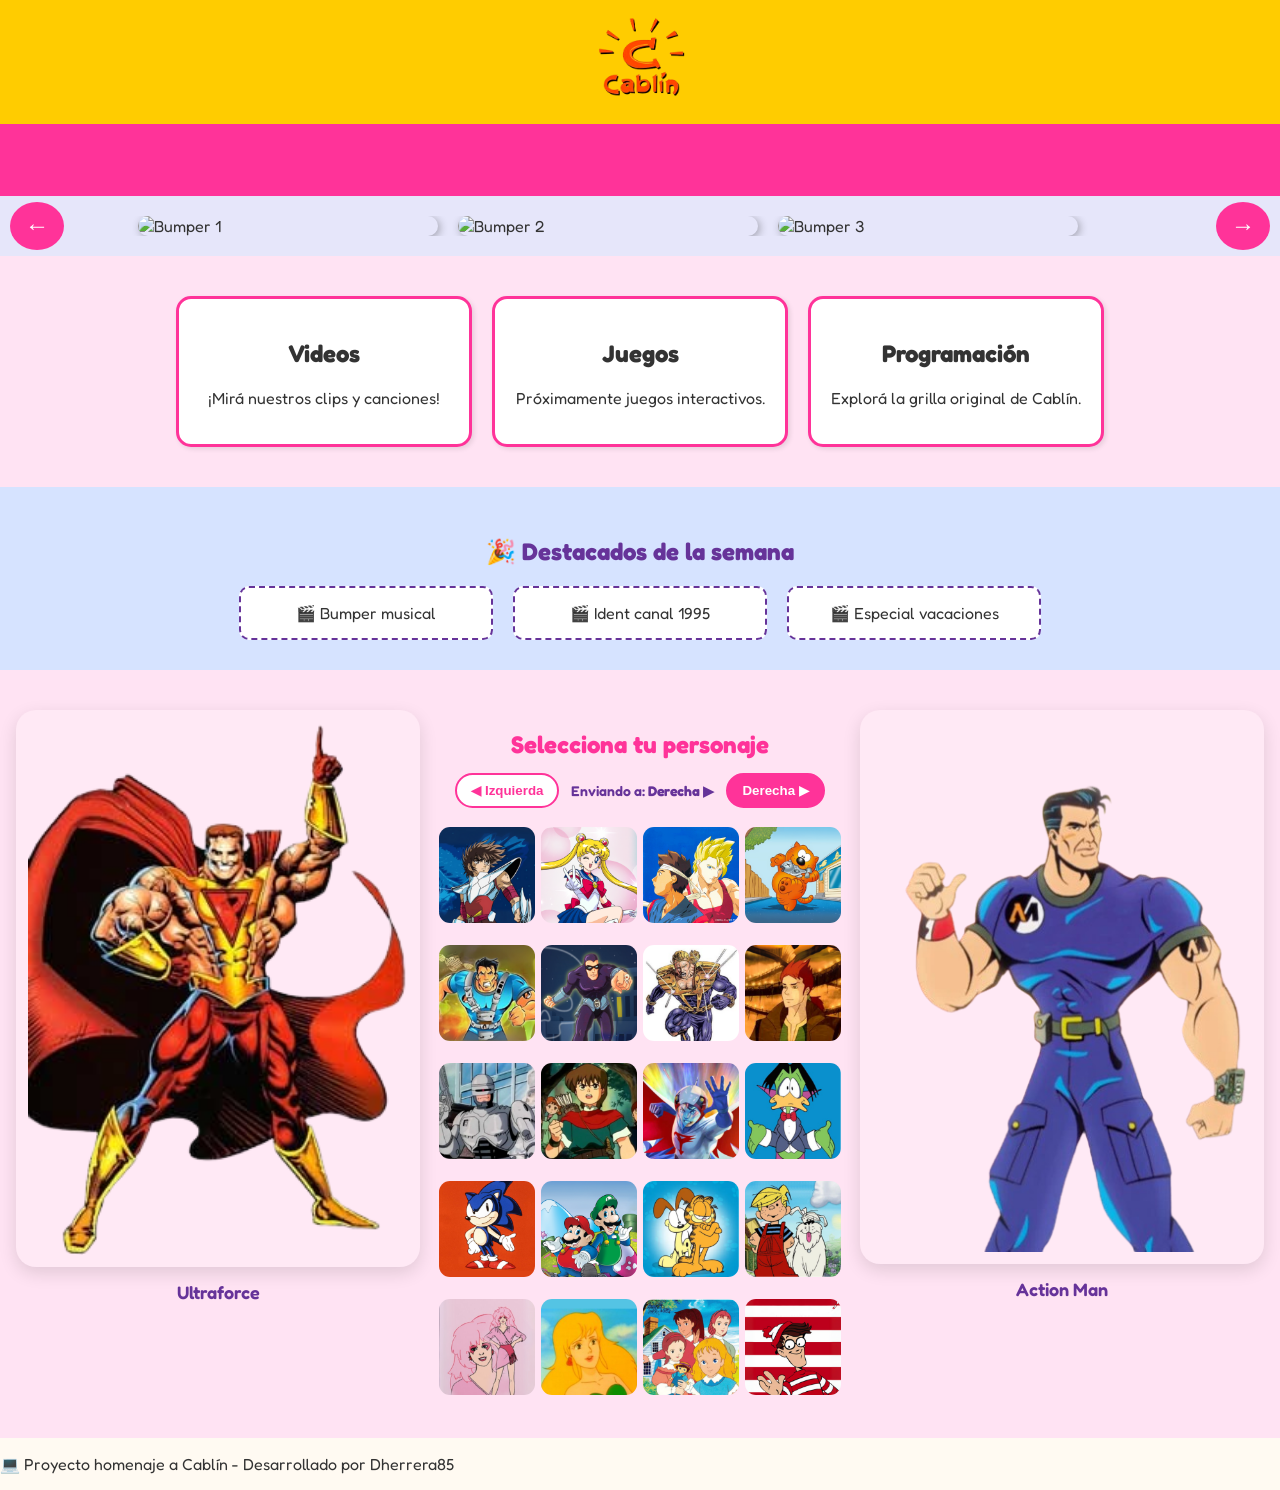
==== index.html @ 19c056df "chore: initial commit (Cablín site)" ====
<!DOCTYPE html>
<html lang="es">
<head>
  <meta charset="UTF-8">
  <meta name="viewport" content="width=device-width, initial-scale=1.0">
  <title>Cablín</title>
  <link rel="stylesheet" href="styles.css">
  <link href="https://fonts.googleapis.com/css2?family=Fredoka:wght@400;600;700&display=swap" rel="stylesheet">
</head>
<body>

  <!-- HEADER (logo centrado, sin íconos) -->
  <header class="main-header">
    <img src="img/logos/cablin-logo.png" alt="Cablin Logo" class="cablin-logo">
  </header>

  <!-- BANNER SUPERIOR -->
  <div class="banner-top">
    <p>🎨 ¡Explorá nuestros bumpers clásicos de Cablín! | 🎬 NUEVOS VIDEOS TODAS LAS SEMANAS | 🧩 Recordá la magia de los 90</p>
  </div>

  <!-- BUMPERS CAROUSEL -->
  <section class="carousel">
    <button class="carousel-btn left" onclick="prevSlide()">←</button>
    <div class="carousel-track">
      <img src="img/bumper1.png" alt="Bumper 1">
      <img src="img/bumper2.png" alt="Bumper 2">
      <img src="img/bumper3.png" alt="Bumper 3">
    </div>
    <button class="carousel-btn right" onclick="nextSlide()">→</button>
  </section>

  <!-- CATEGORÍAS -->
  <section class="categories">
    <div class="category-card">
      <h2>Videos</h2>
      <p>¡Mirá nuestros clips y canciones!</p>
    </div>
    <div class="category-card">
      <h2>Juegos</h2>
      <p>Próximamente juegos interactivos.</p>
    </div>
    <div class="category-card">
      <h2>Programación</h2>
      <p>Explorá la grilla original de Cablín.</p>
    </div>
  </section>

  <!-- DESTACADOS -->
  <section class="featured">
    <h2 class="featured-title">🎉 Destacados de la semana</h2>
    <div class="featured-grid">
      <div class="featured-item">🎬 Bumper musical</div>
      <div class="featured-item">🎬 Ident canal 1995</div>
      <div class="featured-item">🎬 Especial vacaciones</div>
    </div>
  </section>

  <!-- SELECTOR DE PERSONAJES -->
  <section class="character-selector">
    <!-- LADO IZQUIERDO -->
    <div class="character-side">
      <div class="character-card">
        <img id="char-left" src="img/verticals/ultraforce-transparent-350x500.png" alt="Personaje Izquierda">
      </div>
      <div class="series-name" id="series-left">Ultraforce</div>
    </div>

    <!-- CENTRO -->
    <div class="character-center">
      <h2>Selecciona tu personaje</h2>

      <!-- Toggle de lado -->
      <div class="side-toggle" aria-label="Elegir lado para mostrar">
        <button class="side-btn" data-side="left" type="button">◀ Izquierda</button>
        <span class="side-status">Enviando a: <strong>Derecha</strong> ▶</span>
        <button class="side-btn active" data-side="right" type="button">Derecha ▶</button>
      </div>

      <!-- Miniaturas en GRID 4×N -->
      <div class="character-options" id="thumbGrid">
        <!-- Fila 1 -->
        <img src="img/round/saint-seiya-150x150.png" data-full="img/verticals/saint-seiya-transparent-350x500.png" data-name="Caballeros del Zodíaco" alt="Caballeros del Zodíaco" onclick="selectCharacter(this)">
        <img src="img/round/sailor-moon-150x150.png" data-full="img/verticals/sailor-moon-transparent-350x500.png" data-name="Sailor Moon" alt="Sailor Moon" onclick="selectCharacter(this)">
        <img src="img/round/virtua-fighter-150x150.png" data-full="img/verticals/virtua-fighter-transparent-350x500.png" data-name="Virtua Fighter" alt="Virtua Fighter" onclick="selectCharacter(this)">
        <img src="img/round/heathcliff-150x150.png" data-full="img/verticals/heatcliff-transparent-350x500.png" data-name="Heathcliff" alt="Heathcliff" onclick="selectCharacter(this)">
        <!-- Fila 2 -->
        <img src="img/round/action-man-150x150.png" data-full="img/verticals/action-man-transparent-350x500.png" data-name="Action Man" alt="Action Man" onclick="selectCharacter(this)">
        <img src="img/round/phantom-2040-150x150.png" data-full="img/verticals/phantom-2040-transparent-350x500.png" data-name="Phantom 2040" alt="Phantom 2040" onclick="selectCharacter(this)">
        <img src="img/round/ultraforce-150x150.png" data-full="img/verticals/ultraforce-transparent-350x500.png" data-name="Ultraforce" alt="Ultraforce" onclick="selectCharacter(this)">
        <img src="img/round/highlander-150x150.png" data-full="img/verticals/highlander-transparent-350x500.png" data-name="Highlander" alt="Highlander" onclick="selectCharacter(this)">
        <!-- Fila 3 -->
        <img src="img/round/robocop-150x150.png" data-full="img/verticals/robocop-transparent-350x500.png" data-name="Robocop" alt="Robocop" onclick="selectCharacter(this)">
        <img src="img/round/robin-hood-150x150.png" data-full="img/verticals/robin-hood-transparent-350x500.png" data-name="Robin Hood" alt="Robin Hood" onclick="selectCharacter(this)">
        <img src="img/round/gatchaman-150x150.png" data-full="img/verticals/gatchaman-transparent-350x500.png" data-name="Gatchaman" alt="Gatchaman" onclick="selectCharacter(this)">
        <img src="img/round/count-duckula-150x150.png" data-full="img/verticals/count-duckula-transparent-350x500.png" data-name="Count Duckula" alt="Count Duckula" onclick="selectCharacter(this)">
        <!-- Fila 4 -->
        <img src="img/round/sonic-150x150.png" data-full="img/verticals/sonic-transparent-350x500.png" data-name="Sonic" alt="Sonic" onclick="selectCharacter(this)">
        <img src="img/round/super-mario-bros-150x150.png" data-full="img/verticals/super-mario-bros-transparent-350x500.png" data-name="Super Mario Bros" alt="Super Mario Bros" onclick="selectCharacter(this)">
        <img src="img/round/garfield-and-friends-150x150.png" data-full="img/verticals/garfield-and-friends-transparent-350x500.png" data-name="Garfield and Friends" alt="Garfield and Friends" onclick="selectCharacter(this)">
        <img src="img/round/dennis-the-menace-150x150.png" data-full="img/verticals/dennis-the-menace-transparent-350x500.png" data-name="Dennis the Menace" alt="Dennis the Menace" onclick="selectCharacter(this)">
        <!-- Fila 5 -->
        <img src="img/round/jem-holograms-150x150.png" data-full="img/verticals/jem-and-the-holograms-transparent-350x500.png" data-name="Jem and the Holograms" alt="Jem and the Holograms" onclick="selectCharacter(this)">
        <img src="img/round/little-mermaid-150x150.png" data-full="img/verticals/little-mermaid-transparent-350x500.png" data-name="Little Mermaid" alt="Little Mermaid" onclick="selectCharacter(this)">
        <img src="img/round/little-women-150x150.png" data-full="img/verticals/little-women-transparent-350x500.png" data-name="Little Women" alt="Little Women" onclick="selectCharacter(this)">
        <img src="img/round/wheres-wally-150x150.png" data-full="img/verticals/wheres-wally-transparent-350x500.png" data-name="Where's Wally?" alt="Where's Wally?" onclick="selectCharacter(this)">
      </div>
    </div>

    <!-- LADO DERECHO -->
    <div class="character-side">
      <div class="character-card">
        <img id="char-right" src="img/verticals/action-man-transparent-350x500.png" alt="Personaje Derecha">
      </div>
      <div class="series-name" id="series-right">Action Man</div>
    </div>
  </section>

  <!-- FOOTER -->
  <footer class="footer">
    <p>💻 Proyecto homenaje a Cablín - Desarrollado por Dherrera85</p>
  </footer>

  <script src="script.js"></script>
</body>
</html>
---- styles.css ----
/* ------------------ GLOBAL LAYOUT ------------------ */
:root{
  --char-vert-width: 380px;     /* desktop por defecto */
}
body{
  margin:0;
  font-family:'Fredoka',sans-serif;
  background:#fffaf2;
  color:#333;
}

/* ------------------ HEADER (centrado) ------------------ */
.main-header{
  background:#ffcc00;
  padding:14px 20px;
  display:flex;
  align-items:center;
  justify-content:center;
}
.cablin-logo{ height:96px; }

/* ------------------ BANNER SUPERIOR ------------------ */
.banner-top{
  background:#ff3399; color:#fff; font-weight:bold; padding:10px 0;
  overflow:hidden; position:relative;
}
.banner-top p{
  white-space:nowrap; animation:scroll-banner 15s linear infinite;
  font-size:16px; padding-left:100%;
}
@keyframes scroll-banner{ from{transform:translateX(0)} to{transform:translateX(-100%)} }

/* ------------------ CAROUSEL ------------------ */
.carousel{
  display:flex; align-items:center; justify-content:center;
  background:#e6e6fa; padding:20px 0; position:relative;
}
.carousel-track{ display:flex; overflow:hidden; width:80%; scroll-behavior:smooth; }
.carousel-track img{ width:300px; height:auto; margin:0 10px; border-radius:10px; box-shadow:2px 2px 8px rgba(0,0,0,.3); }
.carousel-btn{
  background:#ff3399; border:none; color:#fff; font-size:24px; padding:10px 15px; cursor:pointer;
  border-radius:50%; position:absolute; top:50%; transform:translateY(-50%);
}
.carousel-btn.left{ left:10px } .carousel-btn.right{ right:10px }

/* ------------------ CATEGORÍAS ------------------ */
.categories{ display:flex; justify-content:center; flex-wrap:wrap; padding:30px 10px; background:#ffe3f3; }
.category-card{
  background:#fff; border:3px solid #ff3399; border-radius:15px; width:250px; margin:10px; padding:20px; text-align:center;
  box-shadow:2px 2px 5px rgba(0,0,0,.1);
}

/* ------------------ DESTACADOS ------------------ */
.featured{ background:#d6e3ff; padding:30px 20px; background-image:url('https://www.transparenttextures.com/patterns/geometry.png'); background-repeat:repeat; background-size:contain; }
.featured-title{ text-align:center; color:#663399; font-size:24px; margin-bottom:20px; }
.featured-grid{ display:flex; justify-content:center; flex-wrap:wrap; gap:20px; }
.featured-item{ background:#fff; border:2px dashed #663399; border-radius:10px; padding:15px 25px; width:200px; text-align:center; position:relative; }

/* ------------------ SELECTOR DE PERSONAJES ------------------ */
.character-selector{
  display:grid; grid-template-columns: 1fr auto 1fr; gap:24px;
  align-items:start; justify-content:center; background:#ffe3f3; padding:40px 16px;
}

/* tarjetas verticales con ancho sincronizado */
.character-card{
  width: var(--char-vert-width);
  background:#ffe9f5; border-radius:20px; padding:12px; box-shadow:0 6px 18px rgba(0,0,0,.12); display:inline-block;
}
.character-side img{ display:block; width:100%; height:auto; border-radius:12px; }
.series-name{ margin-top:10px; text-align:center; color:#663399; font-weight:600; font-size:18px; }

/* Centro */
.character-center{ text-align:center; max-width:820px; }
.character-center h2{ color:#ff3399; margin-bottom:14px; }

/* Toggle */
.side-toggle{ display:flex; align-items:center; justify-content:center; gap:12px; margin-bottom:16px; font-size:14px; }
.side-btn{ border:2px solid #ff3399; background:#fff; color:#ff3399; border-radius:999px; padding:8px 14px; cursor:pointer; font-weight:700; }
.side-btn.active{ background:#ff3399; color:#fff; }
.side-status{ color:#663399; font-weight:600; }

/* Miniaturas GRID 4×N (desktop y móvil) */
.character-options{
  display:grid;
  grid-template-columns: repeat(4, minmax(70px, 1fr));
  gap:16px;
  justify-items:center;
}
.character-options img{
  width: 96px; height: 96px;        /* desktop */
  border-radius:14px; object-fit:cover; cursor:pointer;
  border:3px solid transparent;
  /* sin efecto hover: sólo clic */
  transition: box-shadow .15s ease, transform .15s ease, border-color .15s ease;
}

/* Borde activo SOLO en clic */
.character-options img.thumb-active{
  border-color:#FFD700;                 /* dorado */
  box-shadow: 0 0 0 3px rgba(255,215,0,.35) inset, 0 0 12px rgba(255,215,0,.45);
  transform: scale(1.03);
}

/* ---------- Responsive ---------- */
@media (max-width: 1200px){ :root{ --char-vert-width: 340px; } }
@media (max-width: 992px){  :root{ --char-vert-width: 320px; } }
@media (max-width: 768px){
  :root{ --char-vert-width: 300px; }
  .character-selector{ grid-template-columns: 1fr; }
  .character-side{ justify-self:center; }
  .series-name{ font-size:16px; }

  /* Miniaturas más chicas y con espacio para 4 por fila */
  .character-options{ gap:12px; }
  .character-options img{
    width: 76px; height: 76px;      /* móvil */
    border-radius:12px;
  }
}
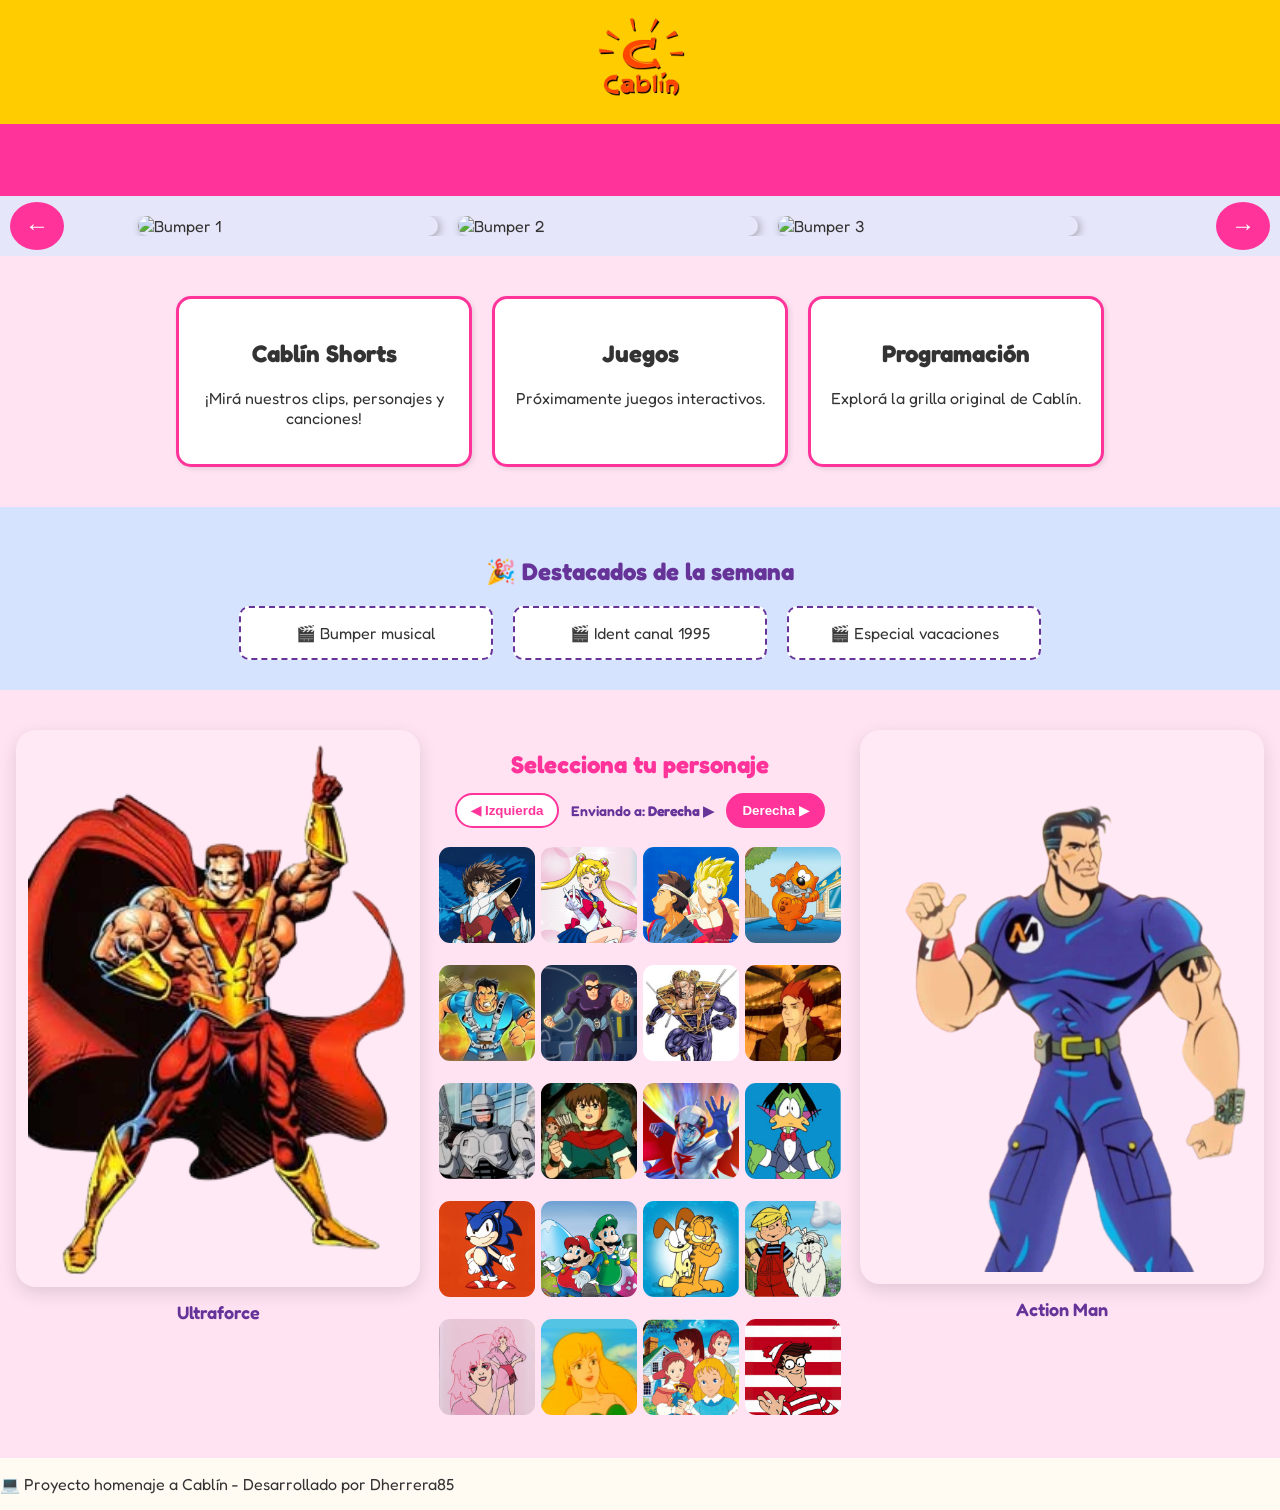
==== commit 0df02f22: "feat: publicar Cablín Shorts en GitHub Pages" ====
--- a/index.html
+++ b/index.html
@@ -6,6 +6,7 @@
   <title>Cablín</title>
   <link rel="stylesheet" href="styles.css">
   <link href="https://fonts.googleapis.com/css2?family=Fredoka:wght@400;600;700&display=swap" rel="stylesheet">
+  <link rel="icon" type="image/png" href="img/favicon.png">
 </head>
 <body>
 
@@ -32,10 +33,10 @@
 
   <!-- CATEGORÍAS -->
   <section class="categories">
-    <div class="category-card">
-      <h2>Videos</h2>
-      <p>¡Mirá nuestros clips y canciones!</p>
-    </div>
+    <a href="shorts/" class="category-card category-link">
+      <h2>Cablín Shorts</h2>
+      <p>¡Mirá nuestros clips, personajes y canciones!</p>
+    </a>
     <div class="category-card">
       <h2>Juegos</h2>
       <p>Próximamente juegos interactivos.</p>
@@ -92,18 +93,18 @@
         <!-- Fila 3 -->
         <img src="img/round/robocop-150x150.png" data-full="img/verticals/robocop-transparent-350x500.png" data-name="Robocop" alt="Robocop" onclick="selectCharacter(this)">
         <img src="img/round/robin-hood-150x150.png" data-full="img/verticals/robin-hood-transparent-350x500.png" data-name="Robin Hood" alt="Robin Hood" onclick="selectCharacter(this)">
-        <img src="img/round/gatchaman-150x150.png" data-full="img/verticals/gatchaman-transparent-350x500.png" data-name="Gatchaman" alt="Gatchaman" onclick="selectCharacter(this)">
+        <img src="img/round/gatchaman-150x150.png" data-full="img/verticals/gatchaman-transparent-350x500.png" data-name="Fuerza G" alt="Fuerza G" onclick="selectCharacter(this)">
         <img src="img/round/count-duckula-150x150.png" data-full="img/verticals/count-duckula-transparent-350x500.png" data-name="Count Duckula" alt="Count Duckula" onclick="selectCharacter(this)">
         <!-- Fila 4 -->
         <img src="img/round/sonic-150x150.png" data-full="img/verticals/sonic-transparent-350x500.png" data-name="Sonic" alt="Sonic" onclick="selectCharacter(this)">
-        <img src="img/round/super-mario-bros-150x150.png" data-full="img/verticals/super-mario-bros-transparent-350x500.png" data-name="Super Mario Bros" alt="Super Mario Bros" onclick="selectCharacter(this)">
-        <img src="img/round/garfield-and-friends-150x150.png" data-full="img/verticals/garfield-and-friends-transparent-350x500.png" data-name="Garfield and Friends" alt="Garfield and Friends" onclick="selectCharacter(this)">
-        <img src="img/round/dennis-the-menace-150x150.png" data-full="img/verticals/dennis-the-menace-transparent-350x500.png" data-name="Dennis the Menace" alt="Dennis the Menace" onclick="selectCharacter(this)">
+        <img src="img/round/super-mario-bros-150x150.png" data-full="img/verticals/super-mario-bros-transparent-350x500.png" data-name="Super Mario" alt="Super Mario" onclick="selectCharacter(this)">
+        <img src="img/round/garfield-and-friends-150x150.png" data-full="img/verticals/garfield-and-friends-transparent-350x500.png" data-name="Garfield y sus Amigos" alt="Garfield y sus Amigos" onclick="selectCharacter(this)">
+        <img src="img/round/dennis-the-menace-150x150.png" data-full="img/verticals/dennis-the-menace-transparent-350x500.png" data-name="Daniel, el Travieso" alt="Daniel, el Travieso" onclick="selectCharacter(this)">
         <!-- Fila 5 -->
-        <img src="img/round/jem-holograms-150x150.png" data-full="img/verticals/jem-and-the-holograms-transparent-350x500.png" data-name="Jem and the Holograms" alt="Jem and the Holograms" onclick="selectCharacter(this)">
-        <img src="img/round/little-mermaid-150x150.png" data-full="img/verticals/little-mermaid-transparent-350x500.png" data-name="Little Mermaid" alt="Little Mermaid" onclick="selectCharacter(this)">
-        <img src="img/round/little-women-150x150.png" data-full="img/verticals/little-women-transparent-350x500.png" data-name="Little Women" alt="Little Women" onclick="selectCharacter(this)">
-        <img src="img/round/wheres-wally-150x150.png" data-full="img/verticals/wheres-wally-transparent-350x500.png" data-name="Where's Wally?" alt="Where's Wally?" onclick="selectCharacter(this)">
+        <img src="img/round/jem-holograms-150x150.png" data-full="img/verticals/jem-and-the-holograms-transparent-350x500.png" data-name="Jem" alt="Jem" onclick="selectCharacter(this)">
+        <img src="img/round/little-mermaid-150x150.png" data-full="img/verticals/little-mermaid-transparent-350x500.png" data-name="La Pequeña Sirenita" alt="La Pequeña Sirenita" onclick="selectCharacter(this)">
+        <img src="img/round/little-women-150x150.png" data-full="img/verticals/little-women-transparent-350x500.png" data-name="Mujercitas" alt="Mujercitas" onclick="selectCharacter(this)">
+        <img src="img/round/wheres-wally-150x150.png" data-full="img/verticals/wheres-wally-transparent-350x500.png" data-name="¿Dónde está Wally?" alt="¿Dónde está Wally?" onclick="selectCharacter(this)">
       </div>
     </div>
 
--- a/styles.css
+++ b/styles.css
@@ -1,120 +1,311 @@
 /* ------------------ GLOBAL LAYOUT ------------------ */
-:root{
-  --char-vert-width: 380px;     /* desktop por defecto */
-}
-body{
-  margin:0;
-  font-family:'Fredoka',sans-serif;
-  background:#fffaf2;
-  color:#333;
+:root {
+  --char-vert-width: 380px;
+  /* desktop por defecto */
+}
+
+body {
+  margin: 0;
+  font-family: 'Fredoka', sans-serif;
+  background: #fffaf2;
+  color: #333;
 }
 
 /* ------------------ HEADER (centrado) ------------------ */
-.main-header{
-  background:#ffcc00;
-  padding:14px 20px;
-  display:flex;
-  align-items:center;
-  justify-content:center;
-}
-.cablin-logo{ height:96px; }
+.main-header {
+  background: #ffcc00;
+  padding: 14px 20px;
+  display: flex;
+  align-items: center;
+  justify-content: center;
+}
+
+.cablin-logo {
+  height: 96px;
+}
 
 /* ------------------ BANNER SUPERIOR ------------------ */
-.banner-top{
-  background:#ff3399; color:#fff; font-weight:bold; padding:10px 0;
-  overflow:hidden; position:relative;
-}
-.banner-top p{
-  white-space:nowrap; animation:scroll-banner 15s linear infinite;
-  font-size:16px; padding-left:100%;
-}
-@keyframes scroll-banner{ from{transform:translateX(0)} to{transform:translateX(-100%)} }
+.banner-top {
+  background: #ff3399;
+  color: #fff;
+  font-weight: bold;
+  padding: 10px 0;
+  overflow: hidden;
+  position: relative;
+}
+
+.banner-top p {
+  white-space: nowrap;
+  animation: scroll-banner 15s linear infinite;
+  font-size: 16px;
+  padding-left: 100%;
+}
+
+@keyframes scroll-banner {
+  from {
+    transform: translateX(0)
+  }
+
+  to {
+    transform: translateX(-100%)
+  }
+}
 
 /* ------------------ CAROUSEL ------------------ */
-.carousel{
-  display:flex; align-items:center; justify-content:center;
-  background:#e6e6fa; padding:20px 0; position:relative;
-}
-.carousel-track{ display:flex; overflow:hidden; width:80%; scroll-behavior:smooth; }
-.carousel-track img{ width:300px; height:auto; margin:0 10px; border-radius:10px; box-shadow:2px 2px 8px rgba(0,0,0,.3); }
-.carousel-btn{
-  background:#ff3399; border:none; color:#fff; font-size:24px; padding:10px 15px; cursor:pointer;
-  border-radius:50%; position:absolute; top:50%; transform:translateY(-50%);
-}
-.carousel-btn.left{ left:10px } .carousel-btn.right{ right:10px }
+.carousel {
+  display: flex;
+  align-items: center;
+  justify-content: center;
+  background: #e6e6fa;
+  padding: 20px 0;
+  position: relative;
+}
+
+.carousel-track {
+  display: flex;
+  overflow: hidden;
+  width: 80%;
+  scroll-behavior: smooth;
+}
+
+.carousel-track img {
+  width: 300px;
+  height: auto;
+  margin: 0 10px;
+  border-radius: 10px;
+  box-shadow: 2px 2px 8px rgba(0, 0, 0, .3);
+}
+
+.carousel-btn {
+  background: #ff3399;
+  border: none;
+  color: #fff;
+  font-size: 24px;
+  padding: 10px 15px;
+  cursor: pointer;
+  border-radius: 50%;
+  position: absolute;
+  top: 50%;
+  transform: translateY(-50%);
+}
+
+.carousel-btn.left {
+  left: 10px
+}
+
+.carousel-btn.right {
+  right: 10px
+}
 
 /* ------------------ CATEGORÍAS ------------------ */
-.categories{ display:flex; justify-content:center; flex-wrap:wrap; padding:30px 10px; background:#ffe3f3; }
-.category-card{
-  background:#fff; border:3px solid #ff3399; border-radius:15px; width:250px; margin:10px; padding:20px; text-align:center;
-  box-shadow:2px 2px 5px rgba(0,0,0,.1);
+.categories {
+  display: flex;
+  justify-content: center;
+  flex-wrap: wrap;
+  padding: 30px 10px;
+  background: #ffe3f3;
+}
+
+.category-card {
+  background: #fff;
+  border: 3px solid #ff3399;
+  border-radius: 15px;
+  width: 250px;
+  margin: 10px;
+  padding: 20px;
+  text-align: center;
+  box-shadow: 2px 2px 5px rgba(0, 0, 0, .1);
 }
 
 /* ------------------ DESTACADOS ------------------ */
-.featured{ background:#d6e3ff; padding:30px 20px; background-image:url('https://www.transparenttextures.com/patterns/geometry.png'); background-repeat:repeat; background-size:contain; }
-.featured-title{ text-align:center; color:#663399; font-size:24px; margin-bottom:20px; }
-.featured-grid{ display:flex; justify-content:center; flex-wrap:wrap; gap:20px; }
-.featured-item{ background:#fff; border:2px dashed #663399; border-radius:10px; padding:15px 25px; width:200px; text-align:center; position:relative; }
+.featured {
+  background: #d6e3ff;
+  padding: 30px 20px;
+  background-image: url('https://www.transparenttextures.com/patterns/geometry.png');
+  background-repeat: repeat;
+  background-size: contain;
+}
+
+.featured-title {
+  text-align: center;
+  color: #663399;
+  font-size: 24px;
+  margin-bottom: 20px;
+}
+
+.featured-grid {
+  display: flex;
+  justify-content: center;
+  flex-wrap: wrap;
+  gap: 20px;
+}
+
+.featured-item {
+  background: #fff;
+  border: 2px dashed #663399;
+  border-radius: 10px;
+  padding: 15px 25px;
+  width: 200px;
+  text-align: center;
+  position: relative;
+}
 
 /* ------------------ SELECTOR DE PERSONAJES ------------------ */
-.character-selector{
-  display:grid; grid-template-columns: 1fr auto 1fr; gap:24px;
-  align-items:start; justify-content:center; background:#ffe3f3; padding:40px 16px;
+.character-selector {
+  display: grid;
+  grid-template-columns: 1fr auto 1fr;
+  gap: 24px;
+  align-items: start;
+  justify-content: center;
+  background: #ffe3f3;
+  padding: 40px 16px;
 }
 
 /* tarjetas verticales con ancho sincronizado */
-.character-card{
+.character-card {
   width: var(--char-vert-width);
-  background:#ffe9f5; border-radius:20px; padding:12px; box-shadow:0 6px 18px rgba(0,0,0,.12); display:inline-block;
-}
-.character-side img{ display:block; width:100%; height:auto; border-radius:12px; }
-.series-name{ margin-top:10px; text-align:center; color:#663399; font-weight:600; font-size:18px; }
+  background: #ffe9f5;
+  border-radius: 20px;
+  padding: 12px;
+  box-shadow: 0 6px 18px rgba(0, 0, 0, .12);
+  display: inline-block;
+}
+
+.character-side img {
+  display: block;
+  width: 100%;
+  height: auto;
+  border-radius: 12px;
+}
+
+.series-name {
+  margin-top: 10px;
+  text-align: center;
+  color: #663399;
+  font-weight: 600;
+  font-size: 18px;
+}
 
 /* Centro */
-.character-center{ text-align:center; max-width:820px; }
-.character-center h2{ color:#ff3399; margin-bottom:14px; }
+.character-center {
+  text-align: center;
+  max-width: 820px;
+}
+
+.character-center h2 {
+  color: #ff3399;
+  margin-bottom: 14px;
+}
 
 /* Toggle */
-.side-toggle{ display:flex; align-items:center; justify-content:center; gap:12px; margin-bottom:16px; font-size:14px; }
-.side-btn{ border:2px solid #ff3399; background:#fff; color:#ff3399; border-radius:999px; padding:8px 14px; cursor:pointer; font-weight:700; }
-.side-btn.active{ background:#ff3399; color:#fff; }
-.side-status{ color:#663399; font-weight:600; }
+.side-toggle {
+  display: flex;
+  align-items: center;
+  justify-content: center;
+  gap: 12px;
+  margin-bottom: 16px;
+  font-size: 14px;
+}
+
+.side-btn {
+  border: 2px solid #ff3399;
+  background: #fff;
+  color: #ff3399;
+  border-radius: 999px;
+  padding: 8px 14px;
+  cursor: pointer;
+  font-weight: 700;
+}
+
+.side-btn.active {
+  background: #ff3399;
+  color: #fff;
+}
+
+.side-status {
+  color: #663399;
+  font-weight: 600;
+}
 
 /* Miniaturas GRID 4×N (desktop y móvil) */
-.character-options{
-  display:grid;
+.character-options {
+  display: grid;
   grid-template-columns: repeat(4, minmax(70px, 1fr));
-  gap:16px;
-  justify-items:center;
-}
-.character-options img{
-  width: 96px; height: 96px;        /* desktop */
-  border-radius:14px; object-fit:cover; cursor:pointer;
-  border:3px solid transparent;
+  gap: 16px;
+  justify-items: center;
+}
+
+.character-options img {
+  width: 96px;
+  height: 96px;
+  /* desktop */
+  border-radius: 14px;
+  object-fit: cover;
+  cursor: pointer;
+  border: 3px solid transparent;
   /* sin efecto hover: sólo clic */
   transition: box-shadow .15s ease, transform .15s ease, border-color .15s ease;
 }
 
 /* Borde activo SOLO en clic */
-.character-options img.thumb-active{
-  border-color:#FFD700;                 /* dorado */
-  box-shadow: 0 0 0 3px rgba(255,215,0,.35) inset, 0 0 12px rgba(255,215,0,.45);
+.character-options img.thumb-active {
+  border-color: #FFD700;
+  /* dorado */
+  box-shadow: 0 0 0 3px rgba(255, 215, 0, .35) inset, 0 0 12px rgba(255, 215, 0, .45);
   transform: scale(1.03);
 }
 
 /* ---------- Responsive ---------- */
-@media (max-width: 1200px){ :root{ --char-vert-width: 340px; } }
-@media (max-width: 992px){  :root{ --char-vert-width: 320px; } }
-@media (max-width: 768px){
-  :root{ --char-vert-width: 300px; }
-  .character-selector{ grid-template-columns: 1fr; }
-  .character-side{ justify-self:center; }
-  .series-name{ font-size:16px; }
+@media (max-width: 1200px) {
+  :root {
+    --char-vert-width: 340px;
+  }
+}
+
+@media (max-width: 992px) {
+  :root {
+    --char-vert-width: 320px;
+  }
+}
+
+@media (max-width: 768px) {
+  :root {
+    --char-vert-width: 300px;
+  }
+
+  .character-selector {
+    grid-template-columns: 1fr;
+  }
+
+  .character-side {
+    justify-self: center;
+  }
+
+  .series-name {
+    font-size: 16px;
+  }
 
   /* Miniaturas más chicas y con espacio para 4 por fila */
-  .character-options{ gap:12px; }
-  .character-options img{
-    width: 76px; height: 76px;      /* móvil */
-    border-radius:12px;
-  }
-}
+  .character-options {
+    gap: 12px;
+  }
+
+  .character-options img {
+    width: 76px;
+    height: 76px;
+    /* móvil */
+    border-radius: 12px;
+  }
+}
+
+.category-link {
+  text-decoration: none;
+  color: inherit;
+  display: block;
+  cursor: pointer;
+}
+
+.category-link:hover {
+  transform: translateY(-3px);
+  transition: transform .2s ease;
+}
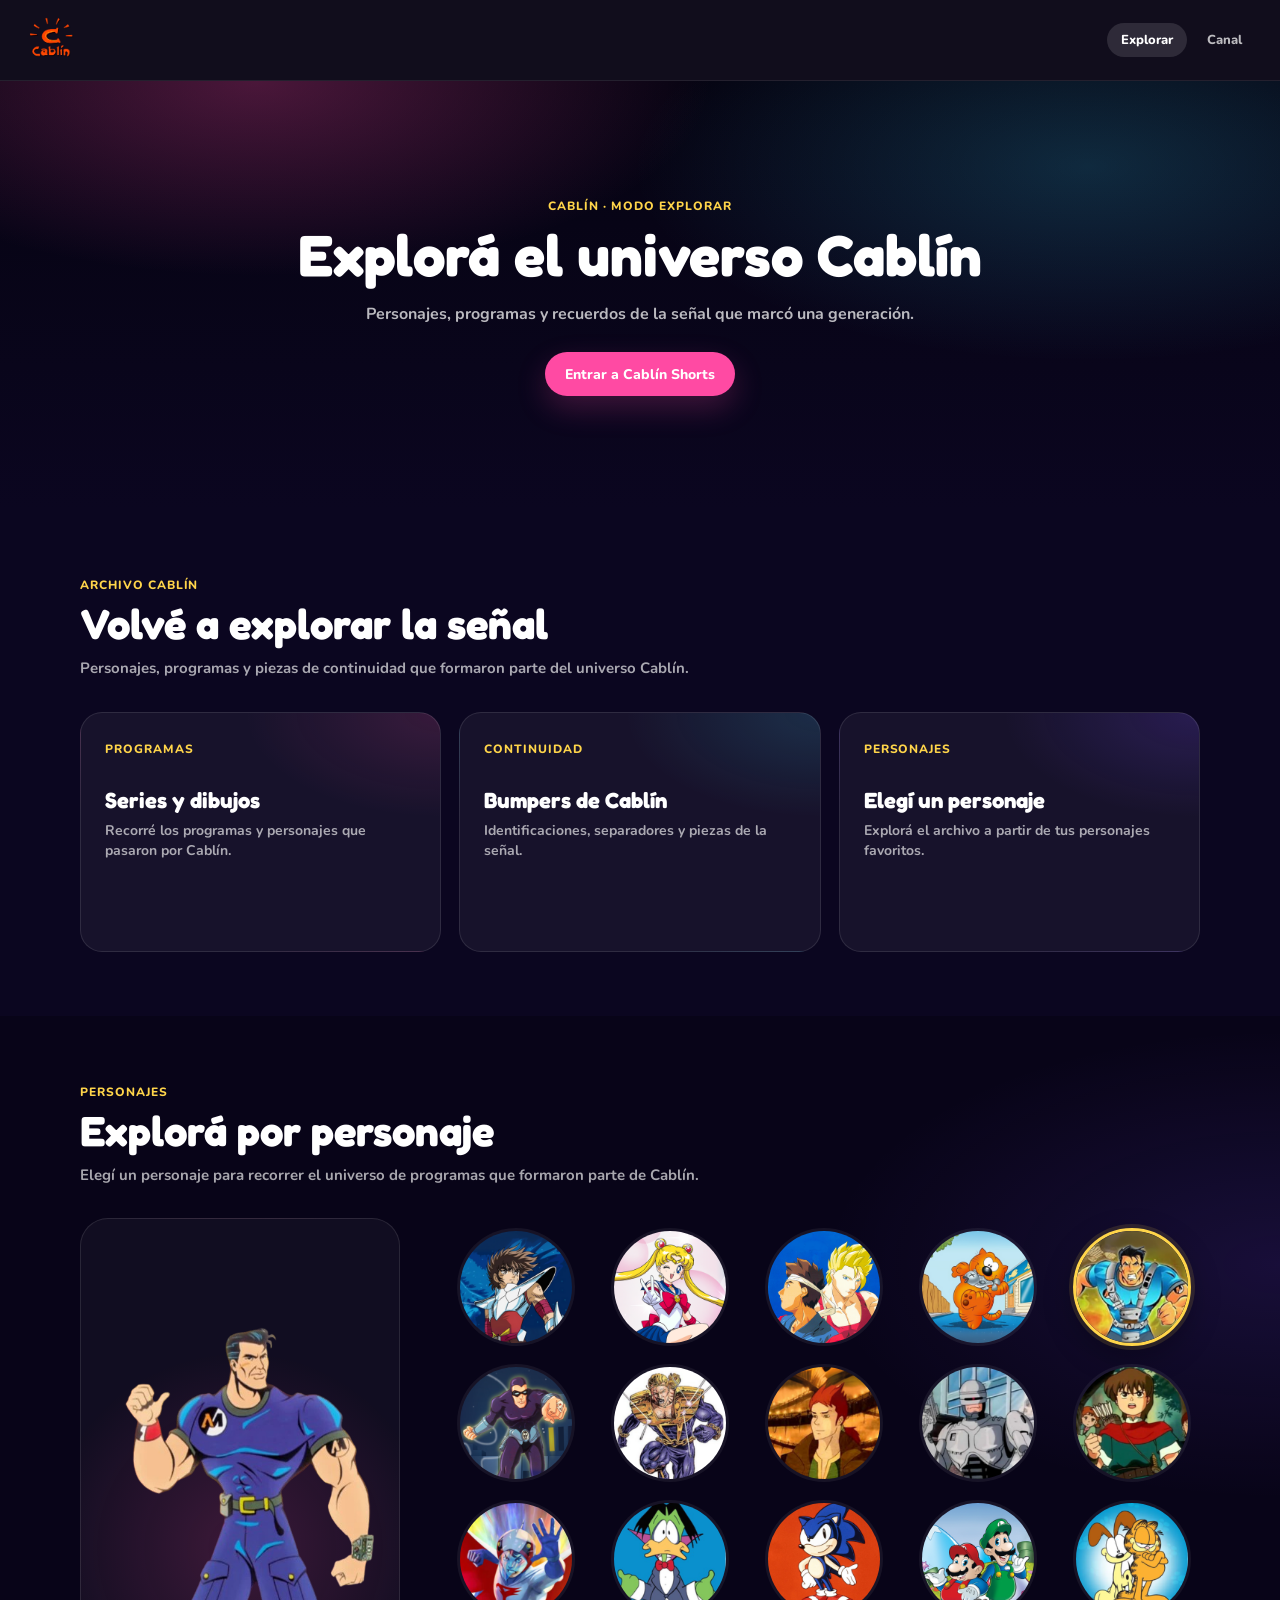
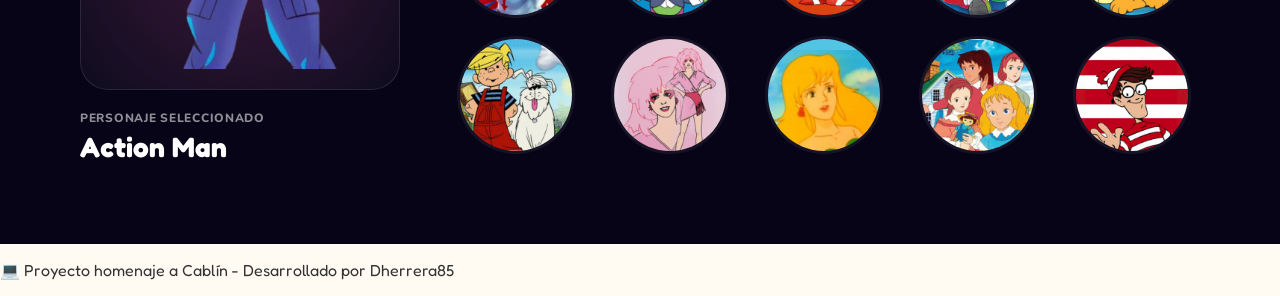
==== commit b10c746e: "refactor(explorar): rediseña inicio y selector de personajes" ====
--- a/index.html
+++ b/index.html
@@ -1,119 +1,178 @@
 <!DOCTYPE html>
 <html lang="es">
+
 <head>
   <meta charset="UTF-8">
   <meta name="viewport" content="width=device-width, initial-scale=1.0">
   <title>Cablín</title>
   <link rel="stylesheet" href="styles.css">
-  <link href="https://fonts.googleapis.com/css2?family=Fredoka:wght@400;600;700&display=swap" rel="stylesheet">
+  <link rel="preconnect" href="https://fonts.googleapis.com">
+  <link rel="preconnect" href="https://fonts.gstatic.com" crossorigin>
+  <link
+    href="https://fonts.googleapis.com/css2?family=Fredoka:wght@500;600;700&family=Nunito:wght@600;700;800&display=swap"
+    rel="stylesheet">
   <link rel="icon" type="image/png" href="img/favicon.png">
 </head>
+
 <body>
 
-  <!-- HEADER (logo centrado, sin íconos) -->
+  <!-- NAVEGACIÓN PRINCIPAL -->
   <header class="main-header">
-    <img src="img/logos/cablin-logo.png" alt="Cablin Logo" class="cablin-logo">
+    <a href="./" class="brand-link" aria-label="Cablín - Explorar">
+      <img src="img/logos/cablin-logo.png" alt="Cablín" class="cablin-logo">
+    </a>
+
+    <nav class="mode-nav" aria-label="Modos de Cablín">
+      <span class="mode-link active" aria-current="page">Explorar</span>
+      <a href="shorts/" class="mode-link">Canal</a>
+    </nav>
   </header>
 
-  <!-- BANNER SUPERIOR -->
-  <div class="banner-top">
-    <p>🎨 ¡Explorá nuestros bumpers clásicos de Cablín! | 🎬 NUEVOS VIDEOS TODAS LAS SEMANAS | 🧩 Recordá la magia de los 90</p>
-  </div>
+  <!-- PRESENTACIÓN -->
+  <section class="explore-hero">
+    <div class="explore-hero-content">
+      <span class="explore-kicker">Cablín · Modo Explorar</span>
 
-  <!-- BUMPERS CAROUSEL -->
-  <section class="carousel">
-    <button class="carousel-btn left" onclick="prevSlide()">←</button>
-    <div class="carousel-track">
-      <img src="img/bumper1.png" alt="Bumper 1">
-      <img src="img/bumper2.png" alt="Bumper 2">
-      <img src="img/bumper3.png" alt="Bumper 3">
-    </div>
-    <button class="carousel-btn right" onclick="nextSlide()">→</button>
-  </section>
+      <h1>Explorá el universo Cablín</h1>
 
-  <!-- CATEGORÍAS -->
-  <section class="categories">
-    <a href="shorts/" class="category-card category-link">
-      <h2>Cablín Shorts</h2>
-      <p>¡Mirá nuestros clips, personajes y canciones!</p>
-    </a>
-    <div class="category-card">
-      <h2>Juegos</h2>
-      <p>Próximamente juegos interactivos.</p>
-    </div>
-    <div class="category-card">
-      <h2>Programación</h2>
-      <p>Explorá la grilla original de Cablín.</p>
+      <p>
+        Personajes, programas y recuerdos de la señal que marcó una generación.
+      </p>
+
+      <a href="shorts/" class="canal-cta">
+        Entrar a Cablín Shorts
+      </a>
     </div>
   </section>
 
-  <!-- DESTACADOS -->
-  <section class="featured">
-    <h2 class="featured-title">🎉 Destacados de la semana</h2>
-    <div class="featured-grid">
-      <div class="featured-item">🎬 Bumper musical</div>
-      <div class="featured-item">🎬 Ident canal 1995</div>
-      <div class="featured-item">🎬 Especial vacaciones</div>
+  <!-- ARCHIVO CABLÍN -->
+  <section class="archive-section">
+    <div class="archive-heading">
+      <span class="section-kicker">Archivo Cablín</span>
+      <h2>Volvé a explorar la señal</h2>
+      <p>
+        Personajes, programas y piezas de continuidad que formaron parte
+        del universo Cablín.
+      </p>
+    </div>
+
+    <div class="archive-grid">
+      <article class="archive-card">
+        <span class="archive-type">Programas</span>
+        <h3>Series y dibujos</h3>
+        <p>Recorré los programas y personajes que pasaron por Cablín.</p>
+      </article>
+
+      <article class="archive-card">
+        <span class="archive-type">Continuidad</span>
+        <h3>Bumpers de Cablín</h3>
+        <p>Identificaciones, separadores y piezas de la señal.</p>
+      </article>
+
+      <article class="archive-card">
+        <span class="archive-type">Personajes</span>
+        <h3>Elegí un personaje</h3>
+        <p>Explorá el archivo a partir de tus personajes favoritos.</p>
+      </article>
     </div>
   </section>
-
-  <!-- SELECTOR DE PERSONAJES -->
-  <section class="character-selector">
-    <!-- LADO IZQUIERDO -->
-    <div class="character-side">
-      <div class="character-card">
-        <img id="char-left" src="img/verticals/ultraforce-transparent-350x500.png" alt="Personaje Izquierda">
-      </div>
-      <div class="series-name" id="series-left">Ultraforce</div>
+  <!-- EXPLORAR POR PERSONAJE -->
+  <section class="character-explorer">
+    <div class="character-explorer-heading">
+      <span class="section-kicker">Personajes</span>
+      <h2>Explorá por personaje</h2>
+      <p>
+        Elegí un personaje para recorrer el universo de programas que formaron
+        parte de Cablín.
+      </p>
     </div>
 
-    <!-- CENTRO -->
-    <div class="character-center">
-      <h2>Selecciona tu personaje</h2>
+    <div class="character-explorer-layout">
 
-      <!-- Toggle de lado -->
-      <div class="side-toggle" aria-label="Elegir lado para mostrar">
-        <button class="side-btn" data-side="left" type="button">◀ Izquierda</button>
-        <span class="side-status">Enviando a: <strong>Derecha</strong> ▶</span>
-        <button class="side-btn active" data-side="right" type="button">Derecha ▶</button>
+      <!-- PERSONAJE SELECCIONADO -->
+      <div class="selected-character">
+        <div class="selected-character-stage">
+          <img id="selected-character-image" src="img/verticals/action-man-transparent-350x500.png" alt="Action Man">
+        </div>
+
+        <div class="selected-character-info">
+          <span>Personaje seleccionado</span>
+          <h3 id="selected-character-name">Action Man</h3>
+        </div>
       </div>
 
-      <!-- Miniaturas en GRID 4×N -->
-      <div class="character-options" id="thumbGrid">
-        <!-- Fila 1 -->
-        <img src="img/round/saint-seiya-150x150.png" data-full="img/verticals/saint-seiya-transparent-350x500.png" data-name="Caballeros del Zodíaco" alt="Caballeros del Zodíaco" onclick="selectCharacter(this)">
-        <img src="img/round/sailor-moon-150x150.png" data-full="img/verticals/sailor-moon-transparent-350x500.png" data-name="Sailor Moon" alt="Sailor Moon" onclick="selectCharacter(this)">
-        <img src="img/round/virtua-fighter-150x150.png" data-full="img/verticals/virtua-fighter-transparent-350x500.png" data-name="Virtua Fighter" alt="Virtua Fighter" onclick="selectCharacter(this)">
-        <img src="img/round/heathcliff-150x150.png" data-full="img/verticals/heatcliff-transparent-350x500.png" data-name="Heathcliff" alt="Heathcliff" onclick="selectCharacter(this)">
-        <!-- Fila 2 -->
-        <img src="img/round/action-man-150x150.png" data-full="img/verticals/action-man-transparent-350x500.png" data-name="Action Man" alt="Action Man" onclick="selectCharacter(this)">
-        <img src="img/round/phantom-2040-150x150.png" data-full="img/verticals/phantom-2040-transparent-350x500.png" data-name="Phantom 2040" alt="Phantom 2040" onclick="selectCharacter(this)">
-        <img src="img/round/ultraforce-150x150.png" data-full="img/verticals/ultraforce-transparent-350x500.png" data-name="Ultraforce" alt="Ultraforce" onclick="selectCharacter(this)">
-        <img src="img/round/highlander-150x150.png" data-full="img/verticals/highlander-transparent-350x500.png" data-name="Highlander" alt="Highlander" onclick="selectCharacter(this)">
-        <!-- Fila 3 -->
-        <img src="img/round/robocop-150x150.png" data-full="img/verticals/robocop-transparent-350x500.png" data-name="Robocop" alt="Robocop" onclick="selectCharacter(this)">
-        <img src="img/round/robin-hood-150x150.png" data-full="img/verticals/robin-hood-transparent-350x500.png" data-name="Robin Hood" alt="Robin Hood" onclick="selectCharacter(this)">
-        <img src="img/round/gatchaman-150x150.png" data-full="img/verticals/gatchaman-transparent-350x500.png" data-name="Fuerza G" alt="Fuerza G" onclick="selectCharacter(this)">
-        <img src="img/round/count-duckula-150x150.png" data-full="img/verticals/count-duckula-transparent-350x500.png" data-name="Count Duckula" alt="Count Duckula" onclick="selectCharacter(this)">
-        <!-- Fila 4 -->
-        <img src="img/round/sonic-150x150.png" data-full="img/verticals/sonic-transparent-350x500.png" data-name="Sonic" alt="Sonic" onclick="selectCharacter(this)">
-        <img src="img/round/super-mario-bros-150x150.png" data-full="img/verticals/super-mario-bros-transparent-350x500.png" data-name="Super Mario" alt="Super Mario" onclick="selectCharacter(this)">
-        <img src="img/round/garfield-and-friends-150x150.png" data-full="img/verticals/garfield-and-friends-transparent-350x500.png" data-name="Garfield y sus Amigos" alt="Garfield y sus Amigos" onclick="selectCharacter(this)">
-        <img src="img/round/dennis-the-menace-150x150.png" data-full="img/verticals/dennis-the-menace-transparent-350x500.png" data-name="Daniel, el Travieso" alt="Daniel, el Travieso" onclick="selectCharacter(this)">
-        <!-- Fila 5 -->
-        <img src="img/round/jem-holograms-150x150.png" data-full="img/verticals/jem-and-the-holograms-transparent-350x500.png" data-name="Jem" alt="Jem" onclick="selectCharacter(this)">
-        <img src="img/round/little-mermaid-150x150.png" data-full="img/verticals/little-mermaid-transparent-350x500.png" data-name="La Pequeña Sirenita" alt="La Pequeña Sirenita" onclick="selectCharacter(this)">
-        <img src="img/round/little-women-150x150.png" data-full="img/verticals/little-women-transparent-350x500.png" data-name="Mujercitas" alt="Mujercitas" onclick="selectCharacter(this)">
-        <img src="img/round/wheres-wally-150x150.png" data-full="img/verticals/wheres-wally-transparent-350x500.png" data-name="¿Dónde está Wally?" alt="¿Dónde está Wally?" onclick="selectCharacter(this)">
+      <!-- CATÁLOGO -->
+      <div class="character-catalog">
+        <div class="character-options" id="thumbGrid">
+
+          <img src="img/round/saint-seiya-150x150.png" data-full="img/verticals/saint-seiya-transparent-350x500.png"
+            data-name="Caballeros del Zodíaco" alt="Caballeros del Zodíaco">
+
+          <img src="img/round/sailor-moon-150x150.png" data-full="img/verticals/sailor-moon-transparent-350x500.png"
+            data-name="Sailor Moon" alt="Sailor Moon">
+
+          <img src="img/round/virtua-fighter-150x150.png"
+            data-full="img/verticals/virtua-fighter-transparent-350x500.png" data-name="Virtua Fighter"
+            alt="Virtua Fighter">
+
+          <img src="img/round/heathcliff-150x150.png" data-full="img/verticals/heatcliff-transparent-350x500.png"
+            data-name="Heathcliff" alt="Heathcliff">
+
+          <img src="img/round/action-man-150x150.png" data-full="img/verticals/action-man-transparent-350x500.png"
+            data-name="Action Man" alt="Action Man" class="thumb-active">
+
+          <img src="img/round/phantom-2040-150x150.png" data-full="img/verticals/phantom-2040-transparent-350x500.png"
+            data-name="Phantom 2040" alt="Phantom 2040">
+
+          <img src="img/round/ultraforce-150x150.png" data-full="img/verticals/ultraforce-transparent-350x500.png"
+            data-name="Ultraforce" alt="Ultraforce">
+
+          <img src="img/round/highlander-150x150.png" data-full="img/verticals/highlander-transparent-350x500.png"
+            data-name="Highlander" alt="Highlander">
+
+          <img src="img/round/robocop-150x150.png" data-full="img/verticals/robocop-transparent-350x500.png"
+            data-name="Robocop" alt="Robocop">
+
+          <img src="img/round/robin-hood-150x150.png" data-full="img/verticals/robin-hood-transparent-350x500.png"
+            data-name="Robin Hood" alt="Robin Hood">
+
+          <img src="img/round/gatchaman-150x150.png" data-full="img/verticals/gatchaman-transparent-350x500.png"
+            data-name="Fuerza G" alt="Fuerza G">
+
+          <img src="img/round/count-duckula-150x150.png" data-full="img/verticals/count-duckula-transparent-350x500.png"
+            data-name="Count Duckula" alt="Count Duckula">
+
+          <img src="img/round/sonic-150x150.png" data-full="img/verticals/sonic-transparent-350x500.png"
+            data-name="Sonic" alt="Sonic">
+
+          <img src="img/round/super-mario-bros-150x150.png"
+            data-full="img/verticals/super-mario-bros-transparent-350x500.png" data-name="Super Mario"
+            alt="Super Mario">
+
+          <img src="img/round/garfield-and-friends-150x150.png"
+            data-full="img/verticals/garfield-and-friends-transparent-350x500.png" data-name="Garfield y sus Amigos"
+            alt="Garfield y sus Amigos">
+
+          <img src="img/round/dennis-the-menace-150x150.png"
+            data-full="img/verticals/dennis-the-menace-transparent-350x500.png" data-name="Daniel, el Travieso"
+            alt="Daniel, el Travieso">
+
+          <img src="img/round/jem-holograms-150x150.png"
+            data-full="img/verticals/jem-and-the-holograms-transparent-350x500.png" data-name="Jem" alt="Jem">
+
+          <img src="img/round/little-mermaid-150x150.png"
+            data-full="img/verticals/little-mermaid-transparent-350x500.png" data-name="La Pequeña Sirenita"
+            alt="La Pequeña Sirenita">
+
+          <img src="img/round/little-women-150x150.png" data-full="img/verticals/little-women-transparent-350x500.png"
+            data-name="Mujercitas" alt="Mujercitas">
+
+          <img src="img/round/wheres-wally-150x150.png" data-full="img/verticals/wheres-wally-transparent-350x500.png"
+            data-name="¿Dónde está Wally?" alt="¿Dónde está Wally?">
+
+        </div>
       </div>
-    </div>
 
-    <!-- LADO DERECHO -->
-    <div class="character-side">
-      <div class="character-card">
-        <img id="char-right" src="img/verticals/action-man-transparent-350x500.png" alt="Personaje Derecha">
-      </div>
-      <div class="series-name" id="series-right">Action Man</div>
     </div>
   </section>
 
@@ -124,8 +183,5 @@
 
   <script src="script.js"></script>
 </body>
-</html>
 
-
-
-
+</html>
--- a/styles.css
+++ b/styles.css
@@ -11,17 +11,129 @@
   color: #333;
 }
 
-/* ------------------ HEADER (centrado) ------------------ */
+/* ------------------ HEADER / MODOS ------------------ */
 .main-header {
-  background: #ffcc00;
-  padding: 14px 20px;
-  display: flex;
-  align-items: center;
-  justify-content: center;
+  min-height: 64px;
+  padding: 8px 24px;
+  display: flex;
+  align-items: center;
+  justify-content: space-between;
+  gap: 24px;
+  background: rgba(8, 4, 20, .96);
+  border-bottom: 1px solid rgba(255, 255, 255, .08);
+}
+
+.brand-link {
+  display: inline-flex;
+  align-items: center;
+  text-decoration: none;
 }
 
 .cablin-logo {
-  height: 96px;
+  display: block;
+  height: 48px;
+  width: auto;
+}
+
+.mode-nav {
+  display: flex;
+  align-items: center;
+  gap: 6px;
+  font-family: "Nunito", system-ui, sans-serif;
+}
+
+.mode-link {
+  display: inline-flex;
+  align-items: center;
+  justify-content: center;
+  min-height: 34px;
+  padding: 0 14px;
+  border-radius: 999px;
+  color: rgba(255, 255, 255, .72);
+  text-decoration: none;
+  font-size: 13px;
+  font-weight: 800;
+  transition: background .15s ease, color .15s ease;
+}
+
+.mode-link:hover {
+  color: #fff;
+  background: rgba(255, 255, 255, .07);
+}
+
+.mode-link.active {
+  color: #fff;
+  background: rgba(255, 255, 255, .12);
+}
+
+/* ------------------ MODO EXPLORAR / HERO ------------------ */
+.explore-hero {
+  min-height: 300px;
+  padding: 64px 24px;
+  display: flex;
+  align-items: center;
+  justify-content: center;
+  text-align: center;
+  color: #fff;
+  background:
+    radial-gradient(700px 300px at 20% 0%, rgba(255, 74, 163, .28), transparent 65%),
+    radial-gradient(700px 300px at 85% 20%, rgba(57, 215, 255, .18), transparent 65%),
+    linear-gradient(180deg, #050311, #0b0620);
+}
+
+.explore-hero-content {
+  width: min(720px, 100%);
+}
+
+.explore-kicker {
+  display: inline-block;
+  margin-bottom: 12px;
+  font-family: "Nunito", system-ui, sans-serif;
+  color: #ffd54a;
+  font-size: 12px;
+  font-weight: 800;
+  letter-spacing: .08em;
+  text-transform: uppercase;
+}
+
+.explore-hero h1 {
+  margin: 0;
+  font-family: "Fredoka", system-ui, sans-serif;
+  font-size: clamp(34px, 6vw, 58px);
+  line-height: 1;
+  font-weight: 700;
+}
+
+.explore-hero p {
+  max-width: 580px;
+  margin: 18px auto 26px;
+  font-family: "Nunito", system-ui, sans-serif;
+  color: rgba(255, 255, 255, .72);
+  font-size: 16px;
+  font-weight: 700;
+  line-height: 1.55;
+}
+
+.canal-cta {
+  display: inline-flex;
+  align-items: center;
+  justify-content: center;
+  min-height: 44px;
+  padding: 0 20px;
+  border-radius: 999px;
+  background: #ff4aa3;
+  color: #fff;
+  font-family: "Nunito", system-ui, sans-serif;
+  font-size: 14px;
+  font-weight: 800;
+  text-decoration: none;
+  box-shadow: 0 12px 30px rgba(255, 74, 163, .22);
+  transition: transform .15s ease, background .15s ease;
+}
+
+.canal-cta:hover {
+  background: #ff62af;
+  transform: translateY(-2px);
 }
 
 /* ------------------ BANNER SUPERIOR ------------------ */
@@ -51,50 +163,108 @@
   }
 }
 
-/* ------------------ CAROUSEL ------------------ */
-.carousel {
-  display: flex;
-  align-items: center;
-  justify-content: center;
-  background: #e6e6fa;
-  padding: 20px 0;
-  position: relative;
-}
-
-.carousel-track {
-  display: flex;
-  overflow: hidden;
-  width: 80%;
-  scroll-behavior: smooth;
-}
-
-.carousel-track img {
-  width: 300px;
-  height: auto;
-  margin: 0 10px;
-  border-radius: 10px;
-  box-shadow: 2px 2px 8px rgba(0, 0, 0, .3);
-}
-
-.carousel-btn {
-  background: #ff3399;
-  border: none;
-  color: #fff;
-  font-size: 24px;
-  padding: 10px 15px;
-  cursor: pointer;
-  border-radius: 50%;
-  position: absolute;
-  top: 50%;
-  transform: translateY(-50%);
-}
-
-.carousel-btn.left {
-  left: 10px
-}
-
-.carousel-btn.right {
-  right: 10px
+/* ------------------ ARCHIVO CABLÍN ------------------ */
+.archive-section {
+  padding: 64px 24px;
+  background: #0b0620;
+  color: #fff;
+}
+
+.archive-heading {
+  width: min(1120px, 100%);
+  margin: 0 auto 32px;
+}
+
+.section-kicker,
+.archive-type {
+  font-family: "Nunito", system-ui, sans-serif;
+  color: #ffd54a;
+  font-size: 12px;
+  font-weight: 800;
+  letter-spacing: .08em;
+  text-transform: uppercase;
+}
+
+.archive-heading h2 {
+  margin: 8px 0 10px;
+  font-family: "Fredoka", system-ui, sans-serif;
+  font-size: clamp(28px, 4vw, 42px);
+  line-height: 1.1;
+}
+
+.archive-heading p {
+  max-width: 620px;
+  margin: 0;
+  font-family: "Nunito", system-ui, sans-serif;
+  color: rgba(255, 255, 255, .65);
+  font-size: 15px;
+  font-weight: 700;
+  line-height: 1.5;
+}
+
+.archive-grid {
+  width: min(1120px, 100%);
+  margin: 0 auto;
+  display: grid;
+  grid-template-columns: repeat(3, 1fr);
+  gap: 18px;
+}
+
+.archive-card {
+  min-height: 190px;
+  padding: 24px;
+  border: 1px solid rgba(255, 255, 255, .10);
+  border-radius: 22px;
+  background:
+    radial-gradient(300px 160px at 100% 0%,
+      rgba(255, 74, 163, .14),
+      transparent 65%),
+    rgba(255, 255, 255, .05);
+}
+
+.archive-card:nth-child(2) {
+  background:
+    radial-gradient(300px 160px at 100% 0%,
+      rgba(57, 215, 255, .14),
+      transparent 65%),
+    rgba(255, 255, 255, .05);
+}
+
+.archive-card:nth-child(3) {
+  background:
+    radial-gradient(300px 160px at 100% 0%,
+      rgba(122, 77, 255, .18),
+      transparent 65%),
+    rgba(255, 255, 255, .05);
+}
+
+.archive-card h3 {
+  margin: 30px 0 8px;
+  font-family: "Fredoka", system-ui, sans-serif;
+  font-size: 22px;
+}
+
+.archive-card p {
+  margin: 0;
+  font-family: "Nunito", system-ui, sans-serif;
+  color: rgba(255, 255, 255, .64);
+  font-size: 14px;
+  font-weight: 700;
+  line-height: 1.45;
+}
+
+@media (max-width: 768px) {
+  .archive-section {
+    padding: 48px 18px;
+  }
+
+  .archive-grid {
+    grid-template-columns: 1fr;
+  }
+
+  .archive-card {
+    min-height: 160px;
+  }
 }
 
 /* ------------------ CATEGORÍAS ------------------ */
@@ -150,162 +320,162 @@
   position: relative;
 }
 
-/* ------------------ SELECTOR DE PERSONAJES ------------------ */
-.character-selector {
+/* ------------------ EXPLORAR POR PERSONAJE ------------------ */
+.character-explorer {
+  padding: 64px 24px 80px;
+  background:
+    radial-gradient(
+      700px 360px at 100% 30%,
+      rgba(122, 77, 255, .14),
+      transparent 65%
+    ),
+    #080418;
+  color: #fff;
+}
+
+.character-explorer-heading {
+  width: min(1120px, 100%);
+  margin: 0 auto 32px;
+}
+
+.character-explorer-heading h2 {
+  margin: 8px 0 10px;
+  font-family: "Fredoka", system-ui, sans-serif;
+  font-size: clamp(28px, 4vw, 42px);
+  line-height: 1.1;
+}
+
+.character-explorer-heading p {
+  max-width: 620px;
+  margin: 0;
+  font-family: "Nunito", system-ui, sans-serif;
+  color: rgba(255, 255, 255, .65);
+  font-size: 15px;
+  font-weight: 700;
+  line-height: 1.5;
+}
+
+.character-explorer-layout {
+  width: min(1120px, 100%);
+  margin: 0 auto;
   display: grid;
-  grid-template-columns: 1fr auto 1fr;
-  gap: 24px;
-  align-items: start;
-  justify-content: center;
-  background: #ffe3f3;
-  padding: 40px 16px;
-}
-
-/* tarjetas verticales con ancho sincronizado */
-.character-card {
-  width: var(--char-vert-width);
-  background: #ffe9f5;
-  border-radius: 20px;
-  padding: 12px;
-  box-shadow: 0 6px 18px rgba(0, 0, 0, .12);
-  display: inline-block;
-}
-
-.character-side img {
+  grid-template-columns: 320px 1fr;
+  gap: 48px;
+  align-items: center;
+}
+
+.selected-character {
+  min-width: 0;
+}
+
+.selected-character-stage {
+  height: 430px;
+  padding: 20px;
+  display: flex;
+  align-items: flex-end;
+  justify-content: center;
+  overflow: hidden;
+  border: 1px solid rgba(255, 255, 255, .10);
+  border-radius: 28px;
+  background:
+    radial-gradient(
+      280px 280px at 50% 70%,
+      rgba(255, 74, 163, .18),
+      transparent 70%
+    ),
+    rgba(255, 255, 255, .04);
+}
+
+.selected-character-stage img {
   display: block;
-  width: 100%;
-  height: auto;
-  border-radius: 12px;
-}
-
-.series-name {
-  margin-top: 10px;
-  text-align: center;
-  color: #663399;
-  font-weight: 600;
-  font-size: 18px;
-}
-
-/* Centro */
-.character-center {
-  text-align: center;
-  max-width: 820px;
-}
-
-.character-center h2 {
-  color: #ff3399;
-  margin-bottom: 14px;
-}
-
-/* Toggle */
-.side-toggle {
-  display: flex;
-  align-items: center;
-  justify-content: center;
-  gap: 12px;
-  margin-bottom: 16px;
-  font-size: 14px;
-}
-
-.side-btn {
-  border: 2px solid #ff3399;
-  background: #fff;
-  color: #ff3399;
-  border-radius: 999px;
-  padding: 8px 14px;
-  cursor: pointer;
-  font-weight: 700;
-}
-
-.side-btn.active {
-  background: #ff3399;
-  color: #fff;
-}
-
-.side-status {
-  color: #663399;
-  font-weight: 600;
-}
-
-/* Miniaturas GRID 4×N (desktop y móvil) */
+  max-width: 100%;
+  max-height: 100%;
+  object-fit: contain;
+}
+
+.selected-character-info {
+  padding-top: 16px;
+}
+
+.selected-character-info span {
+  font-family: "Nunito", system-ui, sans-serif;
+  color: rgba(255, 255, 255, .55);
+  font-size: 12px;
+  font-weight: 800;
+  text-transform: uppercase;
+  letter-spacing: .06em;
+}
+
+.selected-character-info h3 {
+  margin: 4px 0 0;
+  font-family: "Fredoka", system-ui, sans-serif;
+  font-size: 28px;
+}
+
+.character-catalog {
+  min-width: 0;
+}
+
 .character-options {
   display: grid;
-  grid-template-columns: repeat(4, minmax(70px, 1fr));
-  gap: 16px;
-  justify-items: center;
+  grid-template-columns: repeat(5, minmax(70px, 1fr));
+  gap: 18px;
 }
 
 .character-options img {
-  width: 96px;
-  height: 96px;
-  /* desktop */
-  border-radius: 14px;
+  width: 100%;
+  max-width: 112px;
+  aspect-ratio: 1;
+  justify-self: center;
+  border-radius: 50%;
   object-fit: cover;
   cursor: pointer;
   border: 3px solid transparent;
-  /* sin efecto hover: sólo clic */
-  transition: box-shadow .15s ease, transform .15s ease, border-color .15s ease;
-}
-
-/* Borde activo SOLO en clic */
+  background: rgba(255, 255, 255, .06);
+  transition:
+    transform .15s ease,
+    border-color .15s ease,
+    box-shadow .15s ease;
+}
+
+.character-options img:hover {
+  transform: translateY(-3px);
+}
+
 .character-options img.thumb-active {
-  border-color: #FFD700;
-  /* dorado */
-  box-shadow: 0 0 0 3px rgba(255, 215, 0, .35) inset, 0 0 12px rgba(255, 215, 0, .45);
-  transform: scale(1.03);
-}
-
-/* ---------- Responsive ---------- */
-@media (max-width: 1200px) {
-  :root {
-    --char-vert-width: 340px;
-  }
-}
-
-@media (max-width: 992px) {
-  :root {
-    --char-vert-width: 320px;
-  }
-}
-
-@media (max-width: 768px) {
-  :root {
-    --char-vert-width: 300px;
-  }
-
-  .character-selector {
+  border-color: #ffd54a;
+  box-shadow:
+    0 0 0 4px rgba(255, 213, 74, .12),
+    0 10px 30px rgba(0, 0, 0, .30);
+}
+
+@media (max-width: 850px) {
+  .character-explorer-layout {
     grid-template-columns: 1fr;
-  }
-
-  .character-side {
-    justify-self: center;
-  }
-
-  .series-name {
-    font-size: 16px;
-  }
-
-  /* Miniaturas más chicas y con espacio para 4 por fila */
+    gap: 32px;
+  }
+
+  .selected-character {
+    width: min(300px, 100%);
+    margin: 0 auto;
+  }
+
+  .selected-character-stage {
+    height: 380px;
+  }
+
   .character-options {
-    gap: 12px;
-  }
-
-  .character-options img {
-    width: 76px;
-    height: 76px;
-    /* móvil */
-    border-radius: 12px;
-  }
-}
-
-.category-link {
-  text-decoration: none;
-  color: inherit;
-  display: block;
-  cursor: pointer;
-}
-
-.category-link:hover {
-  transform: translateY(-3px);
-  transition: transform .2s ease;
+    grid-template-columns: repeat(4, 1fr);
+    gap: 14px;
+  }
+}
+
+@media (max-width: 500px) {
+  .character-explorer {
+    padding: 48px 18px 64px;
+  }
+
+  .character-options {
+    gap: 10px;
+  }
 }
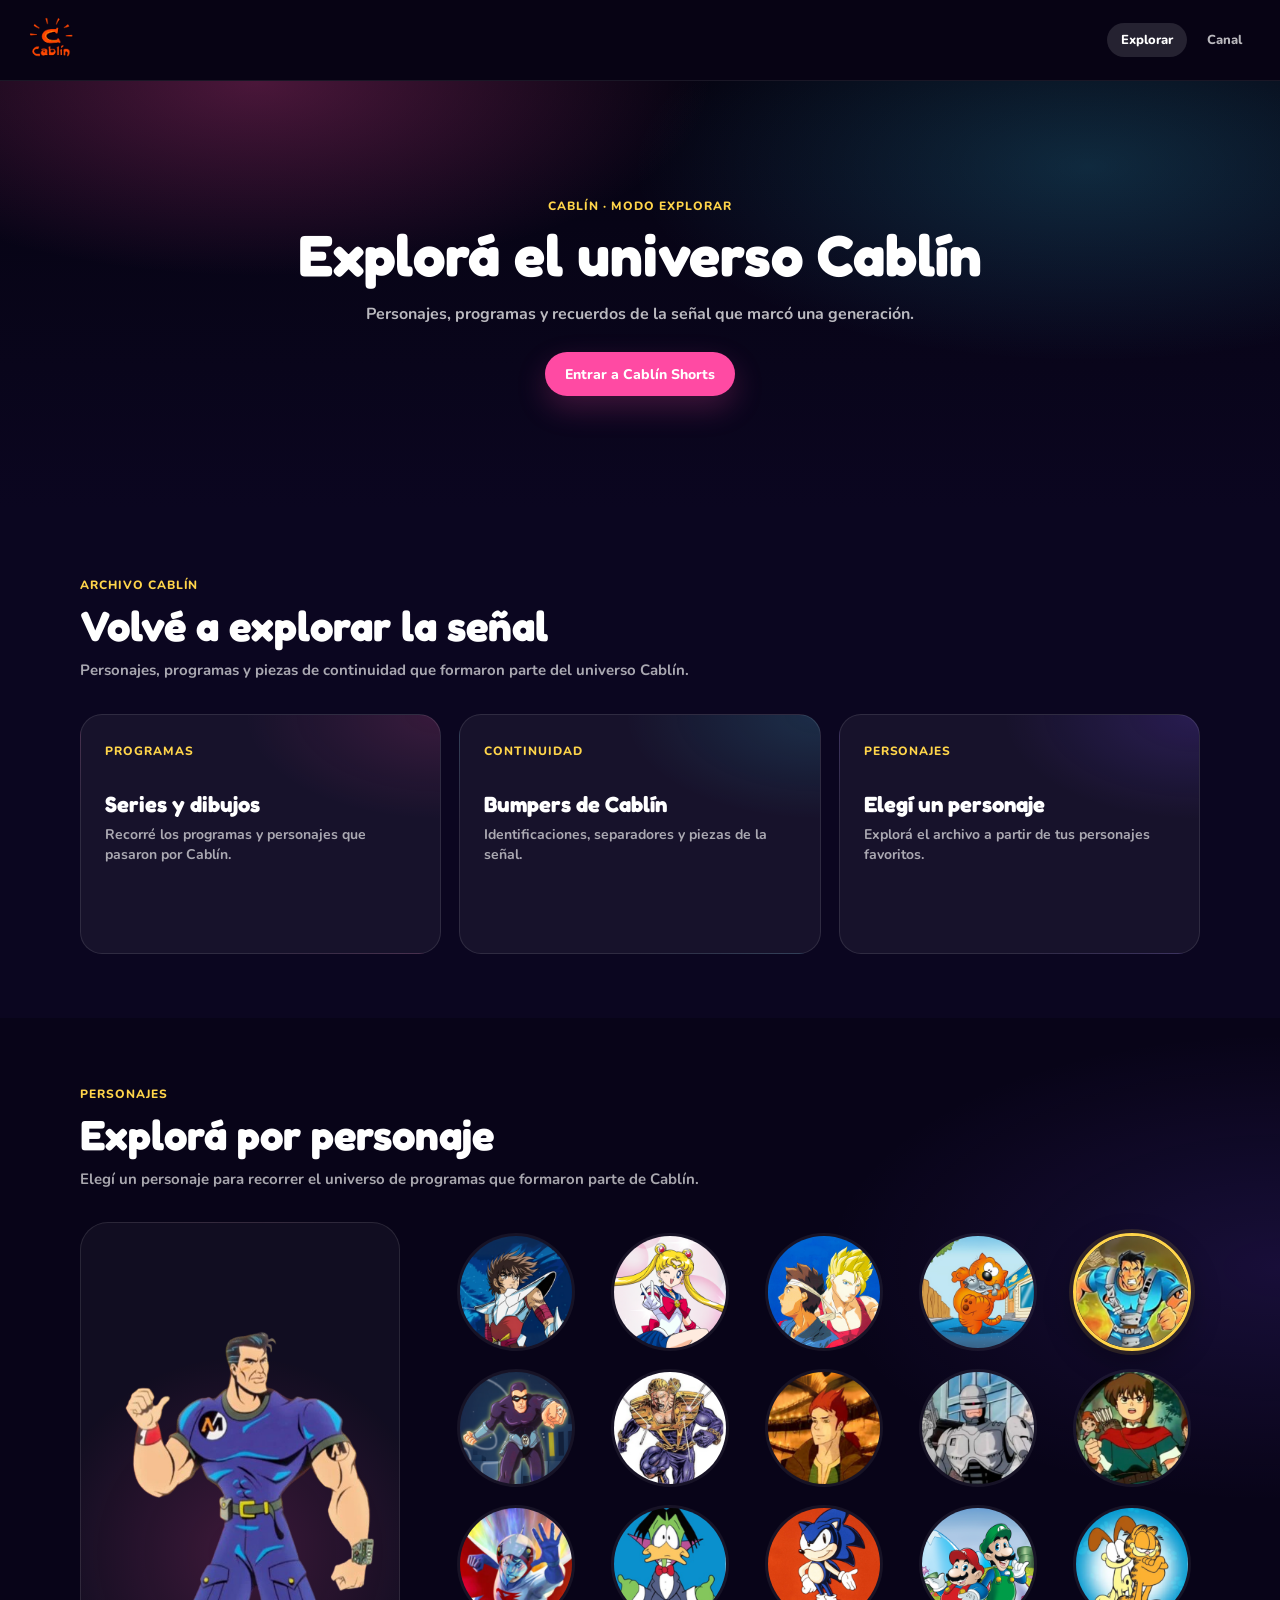
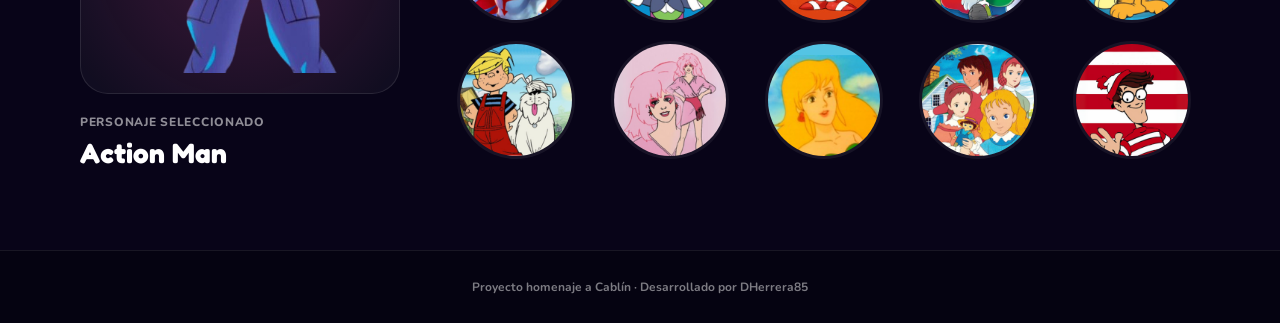
==== commit f46915f4: "feat(explorar): consolida rediseño del modo Explorar" ====
--- a/index.html
+++ b/index.html
@@ -178,7 +178,7 @@
 
   <!-- FOOTER -->
   <footer class="footer">
-    <p>💻 Proyecto homenaje a Cablín - Desarrollado por Dherrera85</p>
+    <p>Proyecto homenaje a Cablín · Desarrollado por DHerrera85</p>
   </footer>
 
   <script src="script.js"></script>
--- a/styles.css
+++ b/styles.css
@@ -1,14 +1,10 @@
 /* ------------------ GLOBAL LAYOUT ------------------ */
-:root {
-  --char-vert-width: 380px;
-  /* desktop por defecto */
-}
 
 body {
   margin: 0;
-  font-family: 'Fredoka', sans-serif;
-  background: #fffaf2;
-  color: #333;
+  font-family: "Nunito", system-ui, sans-serif;
+  background: #050311;
+  color: #fff;
 }
 
 /* ------------------ HEADER / MODOS ------------------ */
@@ -136,33 +132,6 @@
   transform: translateY(-2px);
 }
 
-/* ------------------ BANNER SUPERIOR ------------------ */
-.banner-top {
-  background: #ff3399;
-  color: #fff;
-  font-weight: bold;
-  padding: 10px 0;
-  overflow: hidden;
-  position: relative;
-}
-
-.banner-top p {
-  white-space: nowrap;
-  animation: scroll-banner 15s linear infinite;
-  font-size: 16px;
-  padding-left: 100%;
-}
-
-@keyframes scroll-banner {
-  from {
-    transform: translateX(0)
-  }
-
-  to {
-    transform: translateX(-100%)
-  }
-}
-
 /* ------------------ ARCHIVO CABLÍN ------------------ */
 .archive-section {
   padding: 64px 24px;
@@ -267,68 +236,13 @@
   }
 }
 
-/* ------------------ CATEGORÍAS ------------------ */
-.categories {
-  display: flex;
-  justify-content: center;
-  flex-wrap: wrap;
-  padding: 30px 10px;
-  background: #ffe3f3;
-}
-
-.category-card {
-  background: #fff;
-  border: 3px solid #ff3399;
-  border-radius: 15px;
-  width: 250px;
-  margin: 10px;
-  padding: 20px;
-  text-align: center;
-  box-shadow: 2px 2px 5px rgba(0, 0, 0, .1);
-}
-
-/* ------------------ DESTACADOS ------------------ */
-.featured {
-  background: #d6e3ff;
-  padding: 30px 20px;
-  background-image: url('https://www.transparenttextures.com/patterns/geometry.png');
-  background-repeat: repeat;
-  background-size: contain;
-}
-
-.featured-title {
-  text-align: center;
-  color: #663399;
-  font-size: 24px;
-  margin-bottom: 20px;
-}
-
-.featured-grid {
-  display: flex;
-  justify-content: center;
-  flex-wrap: wrap;
-  gap: 20px;
-}
-
-.featured-item {
-  background: #fff;
-  border: 2px dashed #663399;
-  border-radius: 10px;
-  padding: 15px 25px;
-  width: 200px;
-  text-align: center;
-  position: relative;
-}
-
 /* ------------------ EXPLORAR POR PERSONAJE ------------------ */
 .character-explorer {
   padding: 64px 24px 80px;
   background:
-    radial-gradient(
-      700px 360px at 100% 30%,
+    radial-gradient(700px 360px at 100% 30%,
       rgba(122, 77, 255, .14),
-      transparent 65%
-    ),
+      transparent 65%),
     #080418;
   color: #fff;
 }
@@ -378,11 +292,9 @@
   border: 1px solid rgba(255, 255, 255, .10);
   border-radius: 28px;
   background:
-    radial-gradient(
-      280px 280px at 50% 70%,
+    radial-gradient(280px 280px at 50% 70%,
       rgba(255, 74, 163, .18),
-      transparent 70%
-    ),
+      transparent 70%),
     rgba(255, 255, 255, .04);
 }
 
@@ -478,4 +390,20 @@
   .character-options {
     gap: 10px;
   }
+}
+
+/* ------------------ FOOTER ------------------ */
+.footer {
+  padding: 28px 24px;
+  background: #050311;
+  border-top: 1px solid rgba(255, 255, 255, .08);
+  text-align: center;
+}
+
+.footer p {
+  margin: 0;
+  font-family: "Nunito", system-ui, sans-serif;
+  color: rgba(255, 255, 255, .48);
+  font-size: 12px;
+  font-weight: 700;
 }
